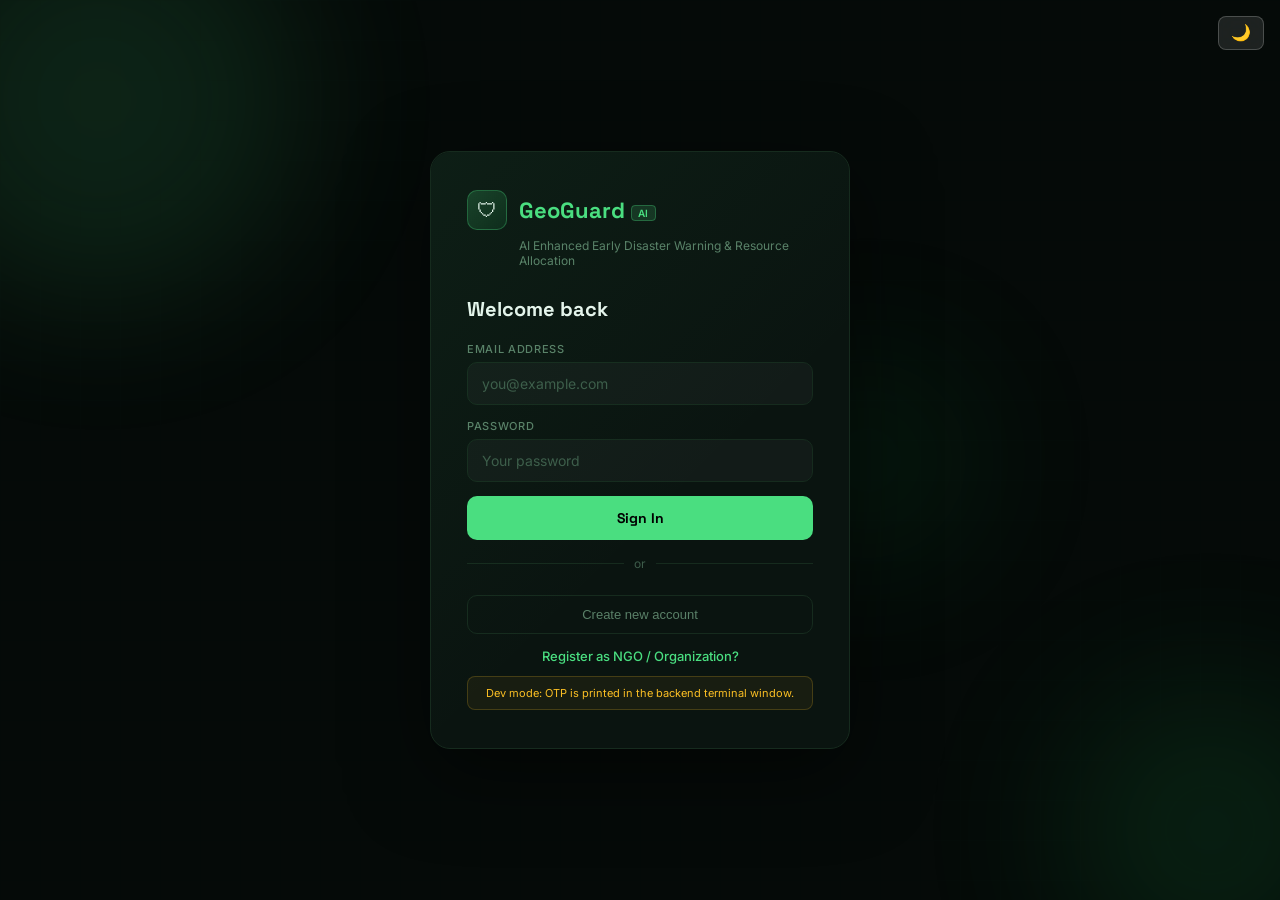
==== frontend/index.html @ 166c1b11 "Full GeoGuard project" ====
<!DOCTYPE html>
<html lang="en">
<head>
<meta charset="UTF-8">
<meta name="viewport" content="width=device-width,initial-scale=1">
<title>GeoGuard AI — Login</title>
<link href="https://fonts.googleapis.com/css2?family=Space+Grotesk:wght@400;500;600;700&family=Inter:wght@300;400;500&display=swap" rel="stylesheet">
<style>
:root{
  --bg:#050a08;--card:#0a1410;--card2:#0f1c16;
  --border:#162b1e;--border2:#1e3d2a;
  --text:#e8f5ee;--muted:#5a8068;--muted2:#3d5c4a;
  --green:#4ade80;--green2:#22c55e;--green3:#16a34a;
  --red:#f87171;--orange:#fb923c;--yellow:#fbbf24;
  --blue:#60a5fa;
}
*{margin:0;padding:0;box-sizing:border-box}
body{font-family:'Inter',sans-serif;background:var(--bg);color:var(--text);min-height:100vh;display:flex;align-items:center;justify-content:center;overflow:hidden}

/* Background animated blobs */
.bg-blobs{position:fixed;inset:0;z-index:0;pointer-events:none;overflow:hidden}
.blob{position:absolute;border-radius:50%;filter:blur(80px);opacity:.12;animation:blobmove 12s ease-in-out infinite}
.blob1{width:400px;height:400px;background:#4ade80;top:-100px;left:-100px;animation-delay:0s}
.blob2{width:300px;height:300px;background:#22c55e;bottom:-80px;right:-80px;animation-delay:-4s}
.blob3{width:200px;height:200px;background:#16a34a;top:40%;left:60%;animation-delay:-8s}
@keyframes blobmove{0%,100%{transform:translate(0,0) scale(1)}33%{transform:translate(30px,-20px) scale(1.05)}66%{transform:translate(-20px,30px) scale(.95)}}

/* Grid pattern */
.bg-grid{position:fixed;inset:0;z-index:0;opacity:.04;background-image:linear-gradient(var(--border) 1px,transparent 1px),linear-gradient(90deg,var(--border) 1px,transparent 1px);background-size:40px 40px}

/* ── SCREENS ── */
.screen{display:none;position:relative;z-index:1;width:100%;max-width:460px;padding:20px}
.screen.active{display:block}

/* ── AUTH CARD ── */
.auth-card{
  background:var(--card);
  border:1px solid var(--border);
  border-radius:20px;
  padding:38px 36px;
  box-shadow:0 24px 80px rgba(0,0,0,.5);
  position:relative;
  overflow:hidden;
}
.auth-card::before{
  content:'';position:absolute;inset:0;border-radius:20px;
  background:linear-gradient(135deg,rgba(74,222,128,.05) 0%,transparent 60%);
  pointer-events:none;
}

/* Logo */
.logo{display:flex;align-items:center;gap:12px;margin-bottom:8px}
.logo-shield{
  width:40px;height:40px;border-radius:10px;
  background:linear-gradient(135deg,rgba(74,222,128,.2),rgba(34,197,94,.1));
  border:1px solid rgba(74,222,128,.3);
  display:flex;align-items:center;justify-content:center;
  font-size:20px;flex-shrink:0;
}
.logo-text{font-family:'Space Grotesk',sans-serif;font-size:22px;font-weight:700;color:var(--green)}
.logo-ai{font-size:10px;background:rgba(74,222,128,.15);color:var(--green);border:1px solid rgba(74,222,128,.3);padding:1px 6px;border-radius:4px;margin-left:2px;vertical-align:middle;font-weight:600;letter-spacing:.04em}
.tagline{font-size:12px;color:var(--muted);margin-bottom:28px;padding-left:52px}

.screen-title{font-family:'Space Grotesk',sans-serif;font-size:20px;font-weight:700;margin-bottom:20px}
.screen-sub{font-size:13px;color:var(--muted);margin-bottom:20px;line-height:1.6}

/* Form */
.form-group{margin-bottom:14px}
.form-label{font-size:11px;color:var(--muted);margin-bottom:6px;display:block;text-transform:uppercase;letter-spacing:.06em;font-weight:500}
.form-input{
  width:100%;background:rgba(255,255,255,.03);
  border:1px solid var(--border);border-radius:10px;
  padding:12px 14px;font-size:14px;color:var(--text);
  font-family:'Inter',sans-serif;outline:none;transition:all .2s;
}
.form-input:focus{border-color:rgba(74,222,128,.4);background:rgba(74,222,128,.03)}
.form-input::placeholder{color:var(--muted2)}

/* Role selection */
.role-row{display:grid;grid-template-columns:1fr 1fr;gap:10px;margin-bottom:16px}
.role-card{
  border:1.5px solid var(--border);border-radius:10px;
  padding:12px;cursor:pointer;transition:all .2s;
  display:flex;flex-direction:column;align-items:center;gap:6px;
  background:rgba(255,255,255,.02);
}
.role-card:hover{border-color:rgba(74,222,128,.3)}
.role-card.selected{border-color:var(--green);background:rgba(74,222,128,.08)}
.role-icon{font-size:22px}
.role-name{font-size:12px;font-weight:600;color:var(--text)}
.role-desc{font-size:10px;color:var(--muted);text-align:center;line-height:1.4}

/* Buttons */
.btn{
  width:100%;background:var(--green);color:#000;border:none;
  border-radius:10px;padding:13px;font-size:14px;font-weight:700;
  cursor:pointer;font-family:'Space Grotesk',sans-serif;
  transition:all .2s;margin-top:6px;
  display:flex;align-items:center;justify-content:center;gap:8px;
}
.btn:hover{filter:brightness(1.1);transform:translateY(-1px)}
.btn:disabled{opacity:.5;cursor:not-allowed;transform:none}
.btn-ghost{
  width:100%;background:transparent;color:var(--muted);
  border:1px solid var(--border);border-radius:10px;padding:11px;
  font-size:13px;cursor:pointer;transition:all .2s;margin-top:8px;
}
.btn-ghost:hover{border-color:rgba(74,222,128,.3);color:var(--green)}

/* Messages */
.msg{border-radius:8px;padding:10px 14px;font-size:13px;margin-top:12px;display:none;line-height:1.5}
.msg.success{background:rgba(74,222,128,.1);border:1px solid rgba(74,222,128,.3);color:var(--green)}
.msg.error{background:rgba(248,113,113,.1);border:1px solid rgba(248,113,113,.3);color:var(--red)}
.msg.info{background:rgba(96,165,250,.1);border:1px solid rgba(96,165,250,.3);color:var(--blue)}

/* Switch */
.switch{text-align:center;margin-top:18px;font-size:13px;color:var(--muted)}
.switch a{color:var(--green);cursor:pointer;text-decoration:none;font-weight:500}
.switch a:hover{text-decoration:underline}

/* OTP */
.otp-row{display:flex;gap:10px;justify-content:center;margin:20px 0}
.otp-inp{
  width:50px;height:56px;text-align:center;font-size:24px;font-weight:700;
  background:rgba(255,255,255,.04);border:1.5px solid var(--border);
  border-radius:10px;color:var(--text);font-family:'Space Grotesk',sans-serif;
  outline:none;transition:all .2s;
}
.otp-inp:focus{border-color:var(--green);background:rgba(74,222,128,.05)}
.otp-email{font-weight:600;color:var(--text)}

.divider{display:flex;align-items:center;gap:10px;margin:16px 0;color:var(--muted2);font-size:12px}
.divider::before,.divider::after{content:'';flex:1;height:1px;background:var(--border)}

/* Form row */
.form-row{display:grid;grid-template-columns:1fr 1fr;gap:12px}

/* Dev mode notice */
.dev-note{
  background:rgba(251,191,36,.06);border:1px solid rgba(251,191,36,.2);
  border-radius:8px;padding:8px 12px;font-size:11px;color:var(--yellow);
  text-align:center;margin-top:12px;line-height:1.5;
}

@media(max-width:500px){
  .auth-card{padding:28px 22px}
  .form-row{grid-template-columns:1fr}
  .screen{padding:12px}
}

/* Light mode visual tweaks */
body.light input, body.light select, body.light textarea {
  background: #f9fafb !important;
  color: #064e3b !important;
}
body.light .sidebar { box-shadow: 2px 0 12px rgba(0,0,0,.08); }
body.light .topbar  { box-shadow: 0 1px 8px rgba(0,0,0,.06); }
body.light .d-card:hover, body.light .card:hover { border-color: #a7f3d0; }
body.light table th { border-color: #d1fae5; }
body.light table td { border-color: rgba(0,0,0,.06); }

</style>
<script src="theme.js"></script>
</head>
<body>
<button class="theme-toggle-btn" onclick="toggleTheme()" title="Toggle theme"
  style="position:fixed;top:16px;right:16px;z-index:999;background:rgba(255,255,255,.1);border:1px solid rgba(255,255,255,.2);border-radius:8px;padding:8px 12px;cursor:pointer;font-size:16px;line-height:1;backdrop-filter:blur(10px)">🌙</button>
<div class="bg-blobs"><div class="blob blob1"></div><div class="blob blob2"></div><div class="blob blob3"></div></div>
<div class="bg-grid"></div>

<!-- ═══ LOGIN ═══ -->
<div class="screen active" id="s-login">
  <div class="auth-card">
    <div class="logo">
      <div class="logo-shield">🛡</div>
      <div>
        <span class="logo-text">GeoGuard</span>
        <span class="logo-ai">AI</span>
      </div>
    </div>
    <div class="tagline">AI Enhanced Early Disaster Warning & Resource Allocation</div>

    <div class="screen-title">Welcome back</div>

    <div class="form-group">
      <label class="form-label">Email Address</label>
      <input class="form-input" id="l-email" type="email" placeholder="you@example.com" autocomplete="email">
    </div>
    <div class="form-group">
      <label class="form-label">Password</label>
      <input class="form-input" id="l-pass" type="password" placeholder="Your password"
             onkeydown="if(event.key==='Enter')doLogin()">
    </div>

    <button class="btn" id="l-btn" onclick="doLogin()">
      <span>Sign In</span>
    </button>
    <div class="msg" id="l-msg"></div>

    <div class="divider">or</div>

    <button class="btn-ghost" onclick="show('s-register')">Create new account</button>

    <div class="switch" style="margin-top:14px">
      <a onclick="show('s-register')">Register as NGO / Organization?</a>
    </div>

    <div class="dev-note">
      Dev mode: OTP is printed in the backend terminal window.
    </div>
  </div>
</div>

<!-- ═══ REGISTER ═══ -->
<div class="screen" id="s-register">
  <div class="auth-card">
    <div class="logo">
      <div class="logo-shield">🛡</div>
      <div><span class="logo-text">GeoGuard</span><span class="logo-ai">AI</span></div>
    </div>
    <div class="tagline">Create your account</div>

    <div class="screen-title">Get started</div>

    <!-- Role Selection -->
    <div style="margin-bottom:14px">
      <div class="form-label" style="margin-bottom:8px">I am registering as</div>
      <div class="role-row">
        <div class="role-card selected" id="role-user" onclick="selectRole('user')">
          <span class="role-icon">👤</span>
          <span class="role-name">Regular User</span>
          <span class="role-desc">Access predictions & alerts</span>
        </div>
        <div class="role-card" id="role-ngo" onclick="selectRole('ngo')">
          <span class="role-icon">🏥</span>
          <span class="role-name">NGO / Organization</span>
          <span class="role-desc">Provide resources & relief</span>
        </div>
      </div>
    </div>

    <div class="form-group">
      <label class="form-label">Full Name *</label>
      <input class="form-input" id="r-name" type="text" placeholder="Your full name">
    </div>
    <div class="form-group">
      <label class="form-label">Email Address *</label>
      <input class="form-input" id="r-email" type="email" placeholder="you@example.com">
    </div>
    <div class="form-row">
      <div class="form-group">
        <label class="form-label">Password *</label>
        <input class="form-input" id="r-pass" type="password" placeholder="Min 6 chars">
      </div>
      <div class="form-group">
        <label class="form-label">Phone</label>
        <input class="form-input" id="r-phone" type="tel" placeholder="+91 XXXXXXXXXX">
      </div>
    </div>
    <div class="form-group">
      <label class="form-label">City</label>
      <input class="form-input" id="r-city" type="text" placeholder="e.g. Dehradun">
    </div>

    <button class="btn" id="r-btn" onclick="doRegister()">Create Account</button>
    <div class="msg" id="r-msg"></div>
    <button class="btn-ghost" onclick="show('s-login')">← Back to Login</button>
  </div>
</div>

<!-- ═══ OTP ═══ -->
<div class="screen" id="s-otp">
  <div class="auth-card">
    <div class="logo">
      <div class="logo-shield">🛡</div>
      <div><span class="logo-text">GeoGuard</span><span class="logo-ai">AI</span></div>
    </div>
    <div class="tagline">Email verification</div>

    <div class="screen-title">Enter OTP</div>
    <div class="screen-sub">
      Code sent to <span class="otp-email" id="otp-email-show"></span>
    </div>

    <!-- DEV MODE: Show OTP on screen -->
    <div id="otp-dev-box" style="display:none;background:rgba(74,222,128,.08);border:1.5px dashed rgba(74,222,128,.4);border-radius:12px;padding:16px;text-align:center;margin-bottom:16px">
      <div style="font-size:11px;color:#5a8068;text-transform:uppercase;letter-spacing:.08em;margin-bottom:8px">Your OTP Code</div>
      <div id="otp-dev-code" style="font-size:36px;font-weight:800;letter-spacing:10px;color:#4ade80;font-family:'Space Grotesk',sans-serif"></div>
      <div style="font-size:11px;color:#3d5c4a;margin-top:8px">Email not configured — OTP shown here</div>
      <button onclick="autoFillOTP()" style="margin-top:10px;background:rgba(74,222,128,.15);border:1px solid rgba(74,222,128,.3);color:#4ade80;border-radius:8px;padding:6px 16px;font-size:12px;cursor:pointer;font-weight:600">Auto-Fill OTP ↓</button>
    </div>

    <div class="otp-row">
      <input class="otp-inp" id="otp0" maxlength="1" oninput="otpNext(0)" onkeydown="otpKey(event,0)">
      <input class="otp-inp" id="otp1" maxlength="1" oninput="otpNext(1)" onkeydown="otpKey(event,1)">
      <input class="otp-inp" id="otp2" maxlength="1" oninput="otpNext(2)" onkeydown="otpKey(event,2)">
      <input class="otp-inp" id="otp3" maxlength="1" oninput="otpNext(3)" onkeydown="otpKey(event,3)">
      <input class="otp-inp" id="otp4" maxlength="1" oninput="otpNext(4)" onkeydown="otpKey(event,4)">
      <input class="otp-inp" id="otp5" maxlength="1" oninput="otpNext(5)" onkeydown="otpKey(event,5)">
    </div>

    <button class="btn" onclick="doVerifyOTP()">Verify & Continue →</button>
    <button class="btn-ghost" onclick="doResendOTP()">Resend OTP</button>
    <div class="msg" id="otp-msg"></div>
  </div>
</div>

<script>
const API = 'http://localhost:8000';
let pendingEmail = '';
let selectedRole = 'user';

// Auto-redirect if already logged in
if (localStorage.getItem('gg_token') && localStorage.getItem('gg_user')) {
  window.location.href = 'dashboard.html';
}

function show(screenId) {
  document.querySelectorAll('.screen').forEach(s => s.classList.remove('active'));
  document.getElementById(screenId).classList.add('active');
  // When OTP screen opens, try to fetch OTP for dev display
  if (screenId === 's-otp' && pendingEmail) {
    fetchDevOTP(pendingEmail);
  }
}

async function fetchDevOTP(email) {
  try {
    const res  = await fetch(API + '/dev/otp/' + encodeURIComponent(email));
    const data = await res.json();
    if (res.ok && data.otp) {
      const box  = document.getElementById('otp-dev-box');
      const code = document.getElementById('otp-dev-code');
      if (box && code) {
        code.textContent = data.otp;
        box.style.display = 'block';
      }
    }
  } catch(e) {
    // Silent — email might be configured so no dev OTP shown
  }
}

function autoFillOTP() {
  const code = document.getElementById('otp-dev-code')?.textContent?.trim();
  if (!code || code.length !== 6) return;
  for (let i = 0; i < 6; i++) {
    const inp = document.getElementById('otp' + i);
    if (inp) inp.value = code[i];
  }
  // Auto verify
  doVerifyOTP();
}

function showMsg(id, text, type) {
  const el = document.getElementById(id);
  el.className = 'msg ' + type;
  el.textContent = text;
  el.style.display = 'block';
}

function selectRole(role) {
  selectedRole = role;
  document.getElementById('role-user').classList.toggle('selected', role === 'user');
  document.getElementById('role-ngo').classList.toggle('selected', role === 'ngo');
}

// ── LOGIN ──────────────────────────────────────────────
async function doLogin() {
  const email = document.getElementById('l-email').value.trim();
  const pass  = document.getElementById('l-pass').value;
  if (!email || !pass) return showMsg('l-msg', 'Please fill all fields', 'error');

  const btn = document.getElementById('l-btn');
  btn.disabled = true;
  btn.innerHTML = '<span style="opacity:.6">Signing in...</span>';

  try {
    const res  = await fetch(API + '/auth/login', {
      method: 'POST',
      headers: { 'Content-Type': 'application/json' },
      body: JSON.stringify({ email, password: pass })
    });
    const data = await res.json();
    if (!res.ok) {
      if (data.detail && data.detail.includes('not verified')) {
        pendingEmail = email;
        document.getElementById('otp-email-show').textContent = email;
        show('s-otp');
        setTimeout(() => fetchDevOTP(email), 500);
      } else {
        showMsg('l-msg', data.detail || 'Login failed', 'error');
      }
      return;
    }
    localStorage.setItem('gg_token', data.token);
    localStorage.setItem('gg_user',  JSON.stringify(data.user));
    // Redirect NGO users to NGO portal, others to dashboard
    window.location.href = data.user.role === 'ngo_pending' ? 'ngo.html' : 'dashboard.html';
  } catch(e) {
    showMsg('l-msg', 'Cannot connect to server. Is backend running on port 8000?', 'error');
  } finally {
    btn.disabled = false;
    btn.innerHTML = '<span>Sign In</span>';
  }
}

// ── REGISTER ───────────────────────────────────────────
async function doRegister() {
  const name  = document.getElementById('r-name').value.trim();
  const email = document.getElementById('r-email').value.trim();
  const pass  = document.getElementById('r-pass').value;
  const phone = document.getElementById('r-phone').value.trim();
  const city  = document.getElementById('r-city').value.trim();

  if (!name || !email || !pass) return showMsg('r-msg', 'Fill required fields (*)', 'error');
  if (pass.length < 6)          return showMsg('r-msg', 'Password must be 6+ characters', 'error');

  const btn = document.getElementById('r-btn');
  btn.disabled = true;
  btn.innerHTML = '<span style="opacity:.6">Creating account...</span>';

  try {
    const res  = await fetch(API + '/auth/register', {
      method: 'POST',
      headers: { 'Content-Type': 'application/json' },
      body: JSON.stringify({ name, email, password: pass, phone: phone || null, city: city || null })
    });
    const data = await res.json();
    if (!res.ok) { showMsg('r-msg', data.detail || 'Registration failed', 'error'); return; }

    pendingEmail = email;
    document.getElementById('otp-email-show').textContent = email;
    showMsg('r-msg', data.message, 'success');
    setTimeout(() => {
      show('s-otp');
      document.getElementById('otp-email-show').textContent = email;
    }, 800);
  } catch(e) {
    showMsg('r-msg', 'Cannot connect to server. Is backend running?', 'error');
  } finally {
    btn.disabled = false;
    btn.innerHTML = '<span>Create Account</span>';
  }
}

// ── OTP ────────────────────────────────────────────────
function otpNext(i) {
  if (document.getElementById('otp'+i).value && i < 5)
    document.getElementById('otp'+(i+1)).focus();
}
function otpKey(e, i) {
  if (e.key === 'Backspace' && !document.getElementById('otp'+i).value && i > 0)
    document.getElementById('otp'+(i-1)).focus();
  if (e.key === 'Enter') doVerifyOTP();
}
function getOTP() {
  return [0,1,2,3,4,5].map(i => document.getElementById('otp'+i).value).join('');
}

async function doVerifyOTP() {
  const otp = getOTP();
  if (otp.length < 6) return showMsg('otp-msg', 'Enter complete 6-digit OTP', 'error');
  try {
    const res  = await fetch(API + '/auth/verify-otp', {
      method: 'POST',
      headers: { 'Content-Type': 'application/json' },
      body: JSON.stringify({ email: pendingEmail, otp })
    });
    const data = await res.json();
    if (!res.ok) { showMsg('otp-msg', data.detail || 'Invalid OTP', 'error'); return; }
    localStorage.setItem('gg_token', data.token);
    localStorage.setItem('gg_user',  JSON.stringify(data.user));
    showMsg('otp-msg', 'Verified! Redirecting...', 'success');
    // If they registered as NGO, go to NGO portal to complete registration
    setTimeout(() => {
      window.location.href = selectedRole === 'ngo' ? 'ngo.html' : 'dashboard.html';
    }, 800);
  } catch(e) {
    showMsg('otp-msg', 'Server error. Try again.', 'error');
  }
}

async function doResendOTP() {
  if (!pendingEmail) return;
  try {
    const res  = await fetch(API + '/auth/resend-otp', {
      method: 'POST',
      headers: { 'Content-Type': 'application/json' },
      body: JSON.stringify({ email: pendingEmail })
    });
    const data = await res.json();
    showMsg('otp-msg', data.message, res.ok ? 'success' : 'error');
    if (res.ok) {
      // Clear old OTP boxes
      [0,1,2,3,4,5].forEach(i => { const inp = document.getElementById('otp'+i); if(inp) inp.value = ''; });
      document.getElementById('otp-dev-box').style.display = 'none';
      setTimeout(() => fetchDevOTP(pendingEmail), 600);
    }
  } catch(e) { showMsg('otp-msg', 'Server error.', 'error'); }
}
</script>
</body>
</html>
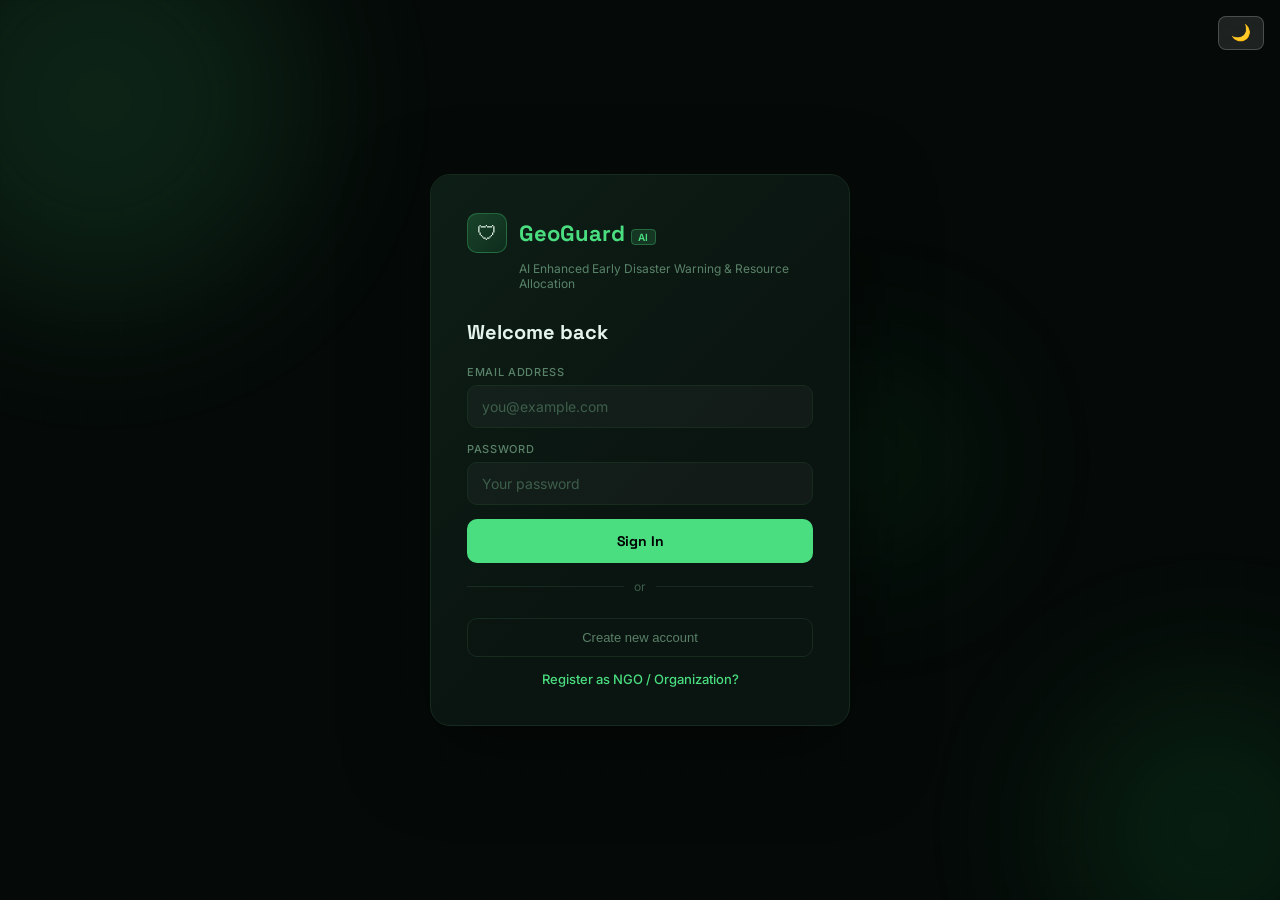
==== commit d4697fea: "Updated index page UI" ====
--- a/frontend/index.html
+++ b/frontend/index.html
@@ -205,9 +205,7 @@
       <a onclick="show('s-register')">Register as NGO / Organization?</a>
     </div>
 
-    <div class="dev-note">
-      Dev mode: OTP is printed in the backend terminal window.
-    </div>
+    
   </div>
 </div>
 
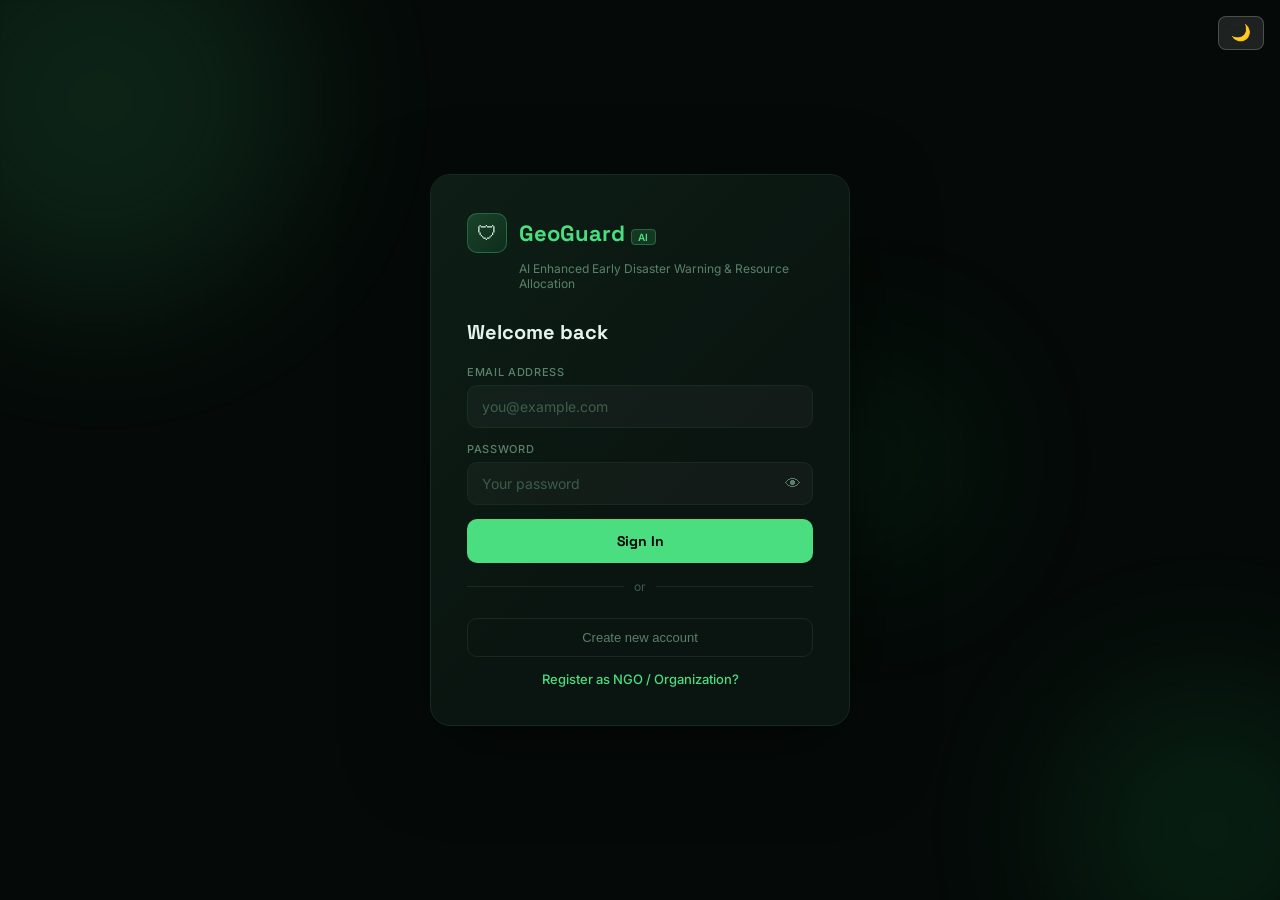
==== commit 6afa14b5: "mobile responsive + password toggle + folder structure" ====
--- a/frontend/index.html
+++ b/frontend/index.html
@@ -5,6 +5,9 @@
 <meta name="viewport" content="width=device-width,initial-scale=1">
 <title>GeoGuard AI — Login</title>
 <link href="https://fonts.googleapis.com/css2?family=Space+Grotesk:wght@400;500;600;700&family=Inter:wght@300;400;500&display=swap" rel="stylesheet">
+<link rel="stylesheet" href="assets/css/shared.css">
+<script src="assets/js/shared.js"></script>
+<script src="assets/js/theme.js"></script>
 <style>
 :root{
   --bg:#050a08;--card:#0a1410;--card2:#0f1c16;
@@ -13,6 +16,18 @@
   --green:#4ade80;--green2:#22c55e;--green3:#16a34a;
   --red:#f87171;--orange:#fb923c;--yellow:#fbbf24;
   --blue:#60a5fa;
+}
+/* ── Mobile Responsive ── */
+@media(max-width:480px){
+  .screen { padding: 10px }
+  .auth-card { padding: 24px 18px; border-radius: 16px }
+  .logo-text { font-size: 18px }
+  .form-row { grid-template-columns: 1fr }
+  .role-row { grid-template-columns: 1fr 1fr }
+  .otp-inp { width: 40px; height: 48px; font-size: 20px }
+  .otp-row { gap: 6px }
+  .screen-title { font-size: 18px }
+  .btn { padding: 12px }
 }
 *{margin:0;padding:0;box-sizing:border-box}
 body{font-family:'Inter',sans-serif;background:var(--bg);color:var(--text);min-height:100vh;display:flex;align-items:center;justify-content:center;overflow:hidden}
@@ -160,7 +175,7 @@
 body.light table td { border-color: rgba(0,0,0,.06); }
 
 </style>
-<script src="theme.js"></script>
+<script src="assets/js/theme.js"></script>
 </head>
 <body>
 <button class="theme-toggle-btn" onclick="toggleTheme()" title="Toggle theme"
@@ -188,8 +203,13 @@
     </div>
     <div class="form-group">
       <label class="form-label">Password</label>
-      <input class="form-input" id="l-pass" type="password" placeholder="Your password"
-             onkeydown="if(event.key==='Enter')doLogin()">
+      <div style="position:relative">
+  <input class="form-input" id="l-pass" type="password" placeholder="Your password"
+         onkeydown="if(event.key==='Enter')doLogin()" style="padding-right:44px">
+  <button type="button" onclick="togglePass('l-pass','eye-1')"
+    style="position:absolute;right:12px;top:50%;transform:translateY(-50%);background:none;border:none;cursor:pointer;color:var(--muted);font-size:16px;padding:0;line-height:1"
+    id="eye-1">👁</button>
+</div>
     </div>
 
     <button class="btn" id="l-btn" onclick="doLogin()">
@@ -248,8 +268,12 @@
     <div class="form-row">
       <div class="form-group">
         <label class="form-label">Password *</label>
-        <input class="form-input" id="r-pass" type="password" placeholder="Min 6 chars">
-      </div>
+<div style="position:relative">
+  <input class="form-input" id="r-pass" type="password" placeholder="Min 6 chars" style="padding-right:44px">
+  <button type="button" onclick="togglePass('r-pass','eye-2')"
+    style="position:absolute;right:12px;top:50%;transform:translateY(-50%);background:none;border:none;cursor:pointer;color:var(--muted);font-size:16px;padding:0;line-height:1"
+    id="eye-2">👁</button>
+</div>      </div>
       <div class="form-group">
         <label class="form-label">Phone</label>
         <input class="form-input" id="r-phone" type="tel" placeholder="+91 XXXXXXXXXX">
--- a/frontend/assets/css/shared.css
+++ b/frontend/assets/css/shared.css
@@ -0,0 +1,112 @@
+/* GeoGuard AI shared styles */
+@import url('https://fonts.googleapis.com/css2?family=Space+Grotesk:wght@400;500;600;700&family=Inter:wght@300;400;500&display=swap');
+@media(max-width:768px){
+  .sidebar { transform: translateX(-100%) }
+  .sidebar.open { transform: translateX(0) }
+  .main { margin-left: 0 }
+  .menu-btn { display: block }
+}
+:root{--bg:#050a08;--card:#0a1410;--card2:#0f1c16;--border:#162b1e;--border2:#1e3d2a;--text:#e8f5ee;--muted:#5a8068;--muted2:#3d5c4a;--green:#4ade80;--green2:#22c55e;--green3:#16a34a;--red:#f87171;--orange:#fb923c;--yellow:#fbbf24;--blue:#60a5fa;--sidebar:240px;--topbar:60px}
+*{margin:0;padding:0;box-sizing:border-box}
+body{font-family:'Inter',sans-serif;background:var(--bg);color:var(--text);min-height:100vh}
+.app{display:flex;min-height:100vh}
+.sidebar{width:var(--sidebar);background:var(--card);border-right:1px solid var(--border);position:fixed;top:0;left:0;height:100vh;z-index:100;display:flex;flex-direction:column;transition:transform .3s;overflow-y:auto}
+.sidebar.closed{transform:translateX(-100%)}
+.main{margin-left:var(--sidebar);flex:1;min-height:100vh;transition:margin .3s}
+.main.full{margin-left:0}
+.sb-logo{padding:20px 18px 16px;border-bottom:1px solid var(--border)}
+.sb-logo-row{display:flex;align-items:center;gap:10px;margin-bottom:3px}
+.sb-shield{width:34px;height:34px;border-radius:8px;flex-shrink:0;background:rgba(74,222,128,.12);border:1px solid rgba(74,222,128,.25);display:flex;align-items:center;justify-content:center;font-size:16px}
+.sb-app-name{font-family:'Space Grotesk',sans-serif;font-size:17px;font-weight:700;color:var(--green)}
+.sb-ai-badge{font-size:9px;background:rgba(74,222,128,.15);color:var(--green);border:1px solid rgba(74,222,128,.25);padding:1px 5px;border-radius:3px;font-weight:700;letter-spacing:.05em;margin-left:2px}
+.sb-tagline{font-size:10px;color:var(--muted);line-height:1.4;padding-left:44px}
+.sb-nav{padding:14px 10px;flex:1}
+.sb-section{font-size:10px;font-weight:600;color:var(--muted2);text-transform:uppercase;letter-spacing:.1em;padding:0 10px;margin:14px 0 6px}
+.sb-item{display:flex;align-items:center;gap:10px;padding:10px 12px;border-radius:10px;cursor:pointer;transition:all .15s;margin-bottom:2px;color:var(--muted);font-size:13px;text-decoration:none}
+.sb-item:hover{background:rgba(74,222,128,.07);color:var(--green)}
+.sb-item.active{background:rgba(74,222,128,.12);color:var(--green);font-weight:500}
+.sb-item svg{width:16px;height:16px;flex-shrink:0}
+.sb-bottom{padding:12px;border-top:1px solid var(--border)}
+.sb-user{display:flex;align-items:center;gap:10px;padding:10px 8px;border-radius:10px;cursor:pointer;transition:all .15s;margin-bottom:8px}
+.sb-user:hover{background:rgba(255,255,255,.04)}
+.sb-avatar{width:34px;height:34px;border-radius:50%;flex-shrink:0;background:rgba(74,222,128,.15);border:1px solid rgba(74,222,128,.3);display:flex;align-items:center;justify-content:center;font-size:13px;font-weight:700;color:var(--green)}
+.sb-uname{font-size:13px;font-weight:600;color:var(--text);line-height:1.2}
+.sb-uemail{font-size:11px;color:var(--muted)}
+.topbar{background:var(--card);border-bottom:1px solid var(--border);height:var(--topbar);padding:0 22px;display:flex;align-items:center;gap:12px;position:sticky;top:0;z-index:50}
+.tb-title{font-family:'Space Grotesk',sans-serif;font-size:15px;font-weight:700}
+.tb-right{margin-left:auto;display:flex;align-items:center;gap:10px}
+.menu-btn{background:none;border:1px solid var(--border);border-radius:8px;padding:6px 10px;color:var(--muted);cursor:pointer;display:none;font-size:16px}
+.tb-clock{font-size:12px;color:var(--muted)}
+.notif-btn{position:relative;background:none;border:1px solid var(--border);border-radius:8px;padding:7px 10px;cursor:pointer;color:var(--muted);transition:all .15s}
+.notif-btn:hover{border-color:rgba(74,222,128,.3);color:var(--green)}
+.notif-badge{position:absolute;top:4px;right:4px;width:8px;height:8px;border-radius:50%;background:var(--red);border:1.5px solid var(--card);display:none}
+.page{padding:24px 26px 60px}
+.ph{margin-bottom:22px}
+.ph-title{font-family:'Space Grotesk',sans-serif;font-size:22px;font-weight:700}
+.ph-sub{font-size:13px;color:var(--muted);margin-top:4px;line-height:1.5}
+.card{background:var(--card);border:1px solid var(--border);border-radius:14px;padding:18px}
+.card:hover{border-color:var(--border2)}
+.card-title{font-size:13px;font-weight:600;margin-bottom:14px;color:var(--text)}
+.btn-primary{background:var(--green);color:#000;border:none;border-radius:10px;padding:12px 20px;font-size:14px;font-weight:700;cursor:pointer;font-family:'Space Grotesk',sans-serif;transition:all .2s;display:inline-flex;align-items:center;gap:6px;white-space:nowrap}
+.btn-primary:hover{filter:brightness(1.1);transform:translateY(-1px)}
+.btn-primary:disabled{opacity:.5;cursor:not-allowed;transform:none}
+.btn-outline{background:transparent;color:var(--muted);border:1px solid var(--border);border-radius:10px;padding:10px 16px;font-size:13px;cursor:pointer;transition:all .2s}
+.btn-outline:hover{border-color:rgba(74,222,128,.3);color:var(--green)}
+.btn-sm{padding:7px 14px;font-size:12px;border-radius:8px}
+.search-bar{display:flex;gap:10px;margin-bottom:16px}
+.search-input{flex:1;background:var(--card);border:1px solid var(--border);border-radius:10px;padding:11px 14px;font-size:14px;color:var(--text);font-family:'Inter',sans-serif;outline:none;transition:border-color .2s}
+.search-input:focus{border-color:rgba(74,222,128,.4)}
+.search-input::placeholder{color:var(--muted2)}
+.chips{display:flex;flex-wrap:wrap;gap:8px;margin-bottom:18px}
+.chip{background:rgba(255,255,255,.03);border:1px solid var(--border);border-radius:100px;padding:5px 14px;font-size:12px;color:var(--muted);cursor:pointer;transition:all .15s}
+.chip:hover{border-color:rgba(74,222,128,.3);color:var(--green)}
+.chip.saved{border-color:rgba(74,222,128,.2);color:var(--green)}
+.badge{display:inline-block;font-size:10px;font-weight:700;padding:2px 9px;border-radius:100px;letter-spacing:.04em}
+.badge-HIGH{background:rgba(248,113,113,.15);color:var(--red)}
+.badge-MEDIUM{background:rgba(251,146,60,.15);color:var(--orange)}
+.badge-LOW{background:rgba(251,191,36,.15);color:var(--yellow)}
+.badge-MINIMAL{background:rgba(74,222,128,.12);color:var(--green)}
+.bar-wrap{background:rgba(0,0,0,.3);border-radius:100px;height:6px;overflow:hidden}
+.bar{height:100%;border-radius:100px;transition:width 1.2s ease}
+.bar-HIGH{background:linear-gradient(90deg,#ef4444,#f87171)}
+.bar-MEDIUM{background:linear-gradient(90deg,#f97316,#fb923c)}
+.bar-LOW{background:linear-gradient(90deg,#eab308,#fbbf24)}
+.bar-MINIMAL{background:linear-gradient(90deg,#16a34a,#4ade80)}
+.loading{text-align:center;padding:48px 20px}
+.spinner{width:34px;height:34px;border:3px solid var(--border);border-top-color:var(--green);border-radius:50%;animation:spin .8s linear infinite;margin:0 auto 14px}
+@keyframes spin{to{transform:rotate(360deg)}}
+.loading-text{font-size:13px;color:var(--muted)}
+.empty{text-align:center;padding:52px 20px;color:var(--muted)}
+.empty-icon{font-size:36px;margin-bottom:14px;opacity:.5}
+.empty-title{font-size:16px;font-weight:600;color:var(--text);margin-bottom:6px;font-family:'Space Grotesk',sans-serif}
+.empty-sub{font-size:13px;line-height:1.6}
+.alert-banner{display:flex;align-items:flex-start;gap:12px;padding:12px 16px;border-radius:10px;margin-bottom:10px;font-size:13px;line-height:1.5}
+.alert-HIGH{background:rgba(248,113,113,.1);border:1px solid rgba(248,113,113,.25);color:#fca5a5}
+.alert-MEDIUM{background:rgba(251,146,60,.1);border:1px solid rgba(251,146,60,.25);color:#fdba74}
+.alert-LOW{background:rgba(251,191,36,.1);border:1px solid rgba(251,191,36,.25);color:#fde68a}
+.wx-grid{display:grid;grid-template-columns:repeat(auto-fill,minmax(100px,1fr));gap:10px;margin-bottom:20px}
+.wx-card{background:var(--card);border:1px solid var(--border);border-radius:11px;padding:12px;text-align:center}
+.wx-val{font-size:17px;font-weight:700;font-family:'Space Grotesk',sans-serif}
+.wx-key{font-size:10px;color:var(--muted);margin-top:3px;text-transform:uppercase;letter-spacing:.04em}
+.charts-grid{display:grid;grid-template-columns:1fr 1fr;gap:14px;margin-bottom:18px}
+.chart-card{background:var(--card);border:1px solid var(--border);border-radius:14px;padding:18px}
+.chart-wrap{position:relative;height:220px}
+.form-group{margin-bottom:14px}
+.form-label{font-size:11px;color:var(--muted);margin-bottom:6px;display:block;text-transform:uppercase;letter-spacing:.06em;font-weight:500}
+.form-input{width:100%;background:rgba(255,255,255,.03);border:1px solid var(--border);border-radius:10px;padding:11px 14px;font-size:14px;color:var(--text);font-family:'Inter',sans-serif;outline:none;transition:all .2s}
+.form-input:focus{border-color:rgba(74,222,128,.4)}
+.form-input::placeholder{color:var(--muted2)}
+.form-select{width:100%;background:var(--card2);border:1px solid var(--border);border-radius:10px;padding:11px 14px;font-size:14px;color:var(--text);font-family:'Inter',sans-serif;outline:none;cursor:pointer}
+.form-row{display:grid;grid-template-columns:1fr 1fr;gap:12px}
+.msg-ok{background:rgba(74,222,128,.1);border:1px solid rgba(74,222,128,.3);border-radius:8px;padding:10px 14px;font-size:13px;color:var(--green);margin-top:10px}
+.msg-err{background:rgba(248,113,113,.1);border:1px solid rgba(248,113,113,.3);border-radius:8px;padding:10px 14px;font-size:13px;color:var(--red);margin-top:10px}
+.msg-info{background:rgba(96,165,250,.1);border:1px solid rgba(96,165,250,.3);border-radius:8px;padding:10px 14px;font-size:13px;color:var(--blue);margin-top:10px}
+table{width:100%;border-collapse:collapse;font-size:13px}
+th{text-align:left;padding:10px 14px;color:var(--muted);font-size:10px;text-transform:uppercase;letter-spacing:.06em;border-bottom:1px solid var(--border);font-weight:600}
+td{padding:11px 14px;border-bottom:1px solid rgba(255,255,255,.04)}
+tr:last-child td{border-bottom:none}
+tr:hover td{background:rgba(255,255,255,.02)}
+@media(max-width:768px){.sidebar{transform:translateX(-100%)}.sidebar.open{transform:translateX(0)}.main{margin-left:0}.menu-btn{display:block}.charts-grid{grid-template-columns:1fr}.form-row{grid-template-columns:1fr}.page{padding:14px 14px 60px}.wx-grid{grid-template-columns:repeat(3,1fr)}}
+.hidden{display:none!important}
+.text-muted{color:var(--muted);font-size:12px}
+.text-green{color:var(--green)}
